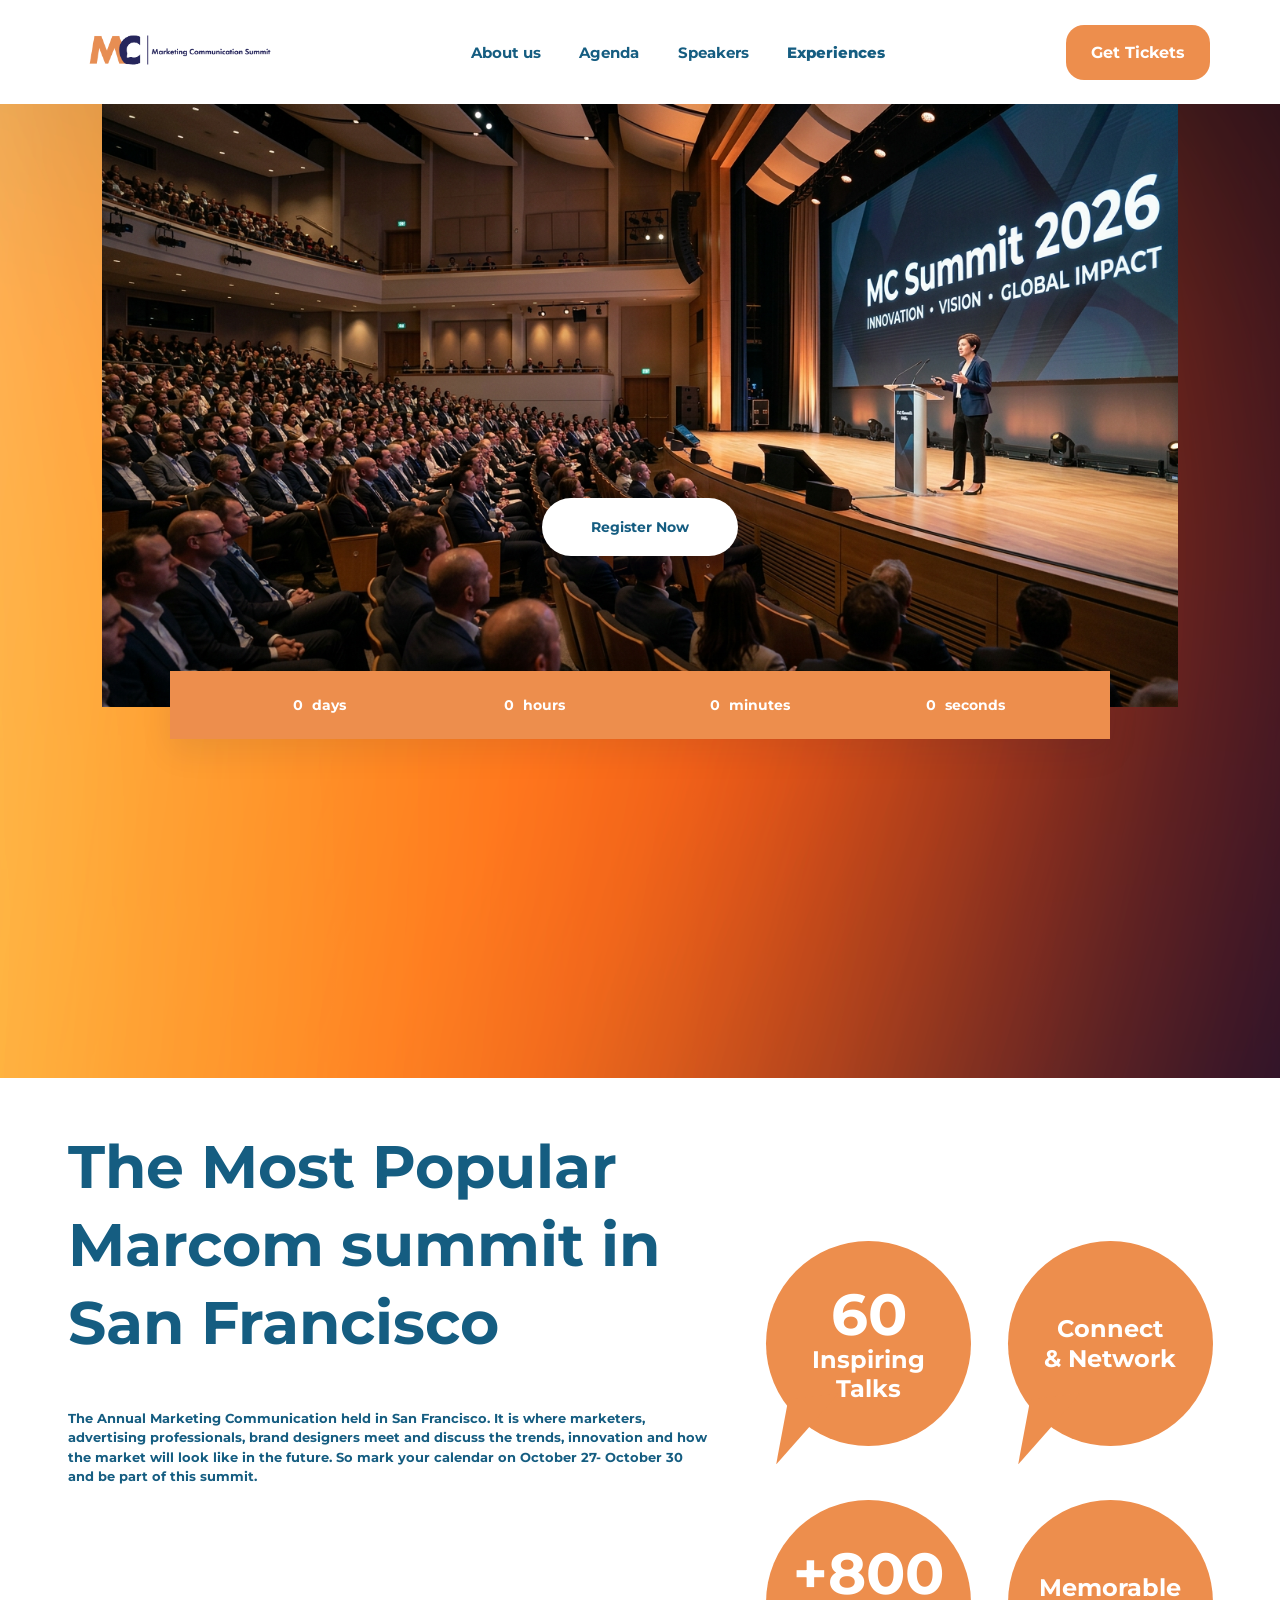
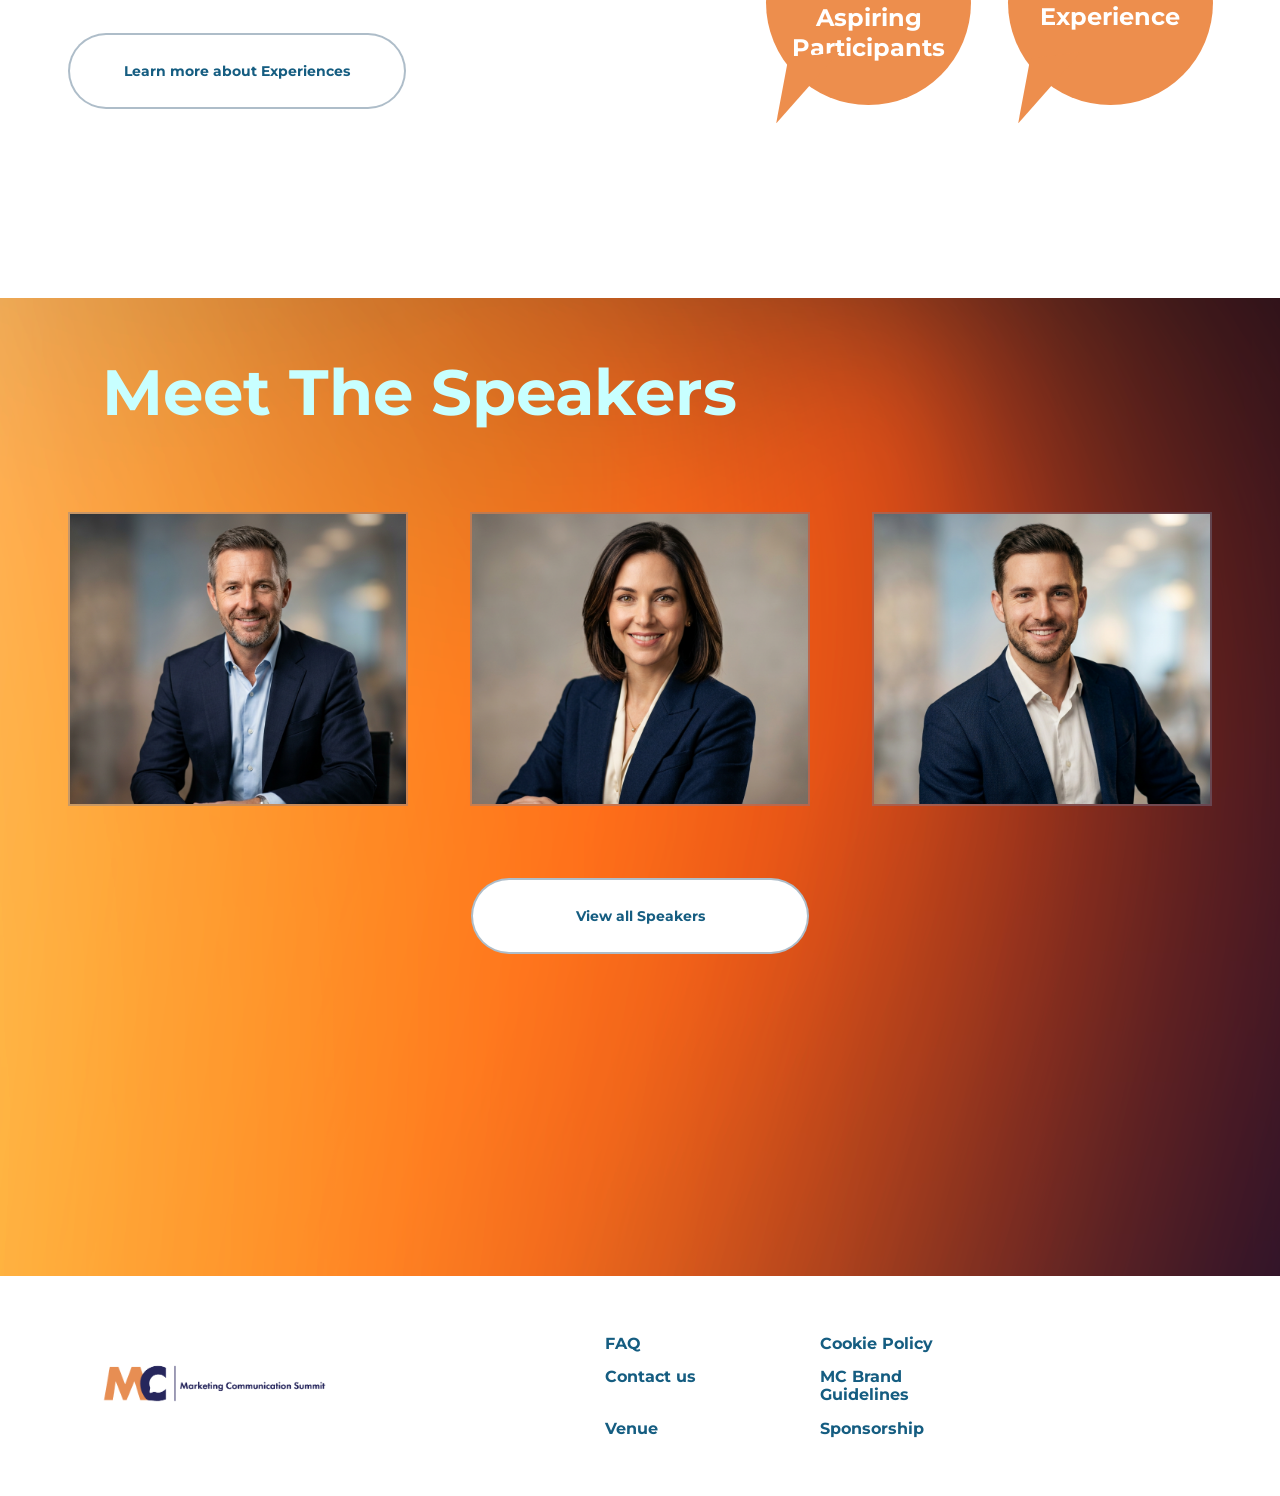
==== index.html @ ee5d0365 "Add files via upload" ====
<!DOCTYPE html>
<html lang="en">
<head>
  <meta charset="UTF-8" />
  <meta name="viewport" content="width=device-width, initial-scale=1.0" />
  <title>MC Summit 2026</title>
  <link rel="preconnect" href="https://fonts.googleapis.com">
  <link rel="preconnect" href="https://fonts.gstatic.com" crossorigin>
  <link href="https://fonts.googleapis.com/css2?family=Montserrat:wght@500;600;700;800;900&display=swap" rel="stylesheet">
  <link rel="stylesheet" href="Style.css?v=vip-panel-1" />
  <script src="Script.js?v=vip-panel-1" defer></script>
</head>
<body>
  <header class="navbar">
    <a class="logo-wrap" href="index.html" aria-label="MC Summit home">
      <img src="Assets/logo.png" alt="MC Summit Logo" class="logo">
      <img src="Assets/logo_2.png" alt="MC Summit Logo" class="mobile-logo">
    </a>
    <button class="menu-toggle" type="button" aria-label="Open menu" aria-expanded="false" aria-controls="main-menu">
      <span></span>
      <span></span>
      <span></span>
    </button>

    <nav class="main-menu" id="main-menu" aria-label="Main navigation">

      <ul class="nav-links">
        <li><a href="#about">About us</a></li>
        <li><a href="#agenda">Agenda</a></li>
        <li><a href="#speakers">Speakers</a></li>
        <li class="nav-item nav-experience">
          <a href="#experience-menu" class="experience-menu-toggle" aria-haspopup="true" aria-expanded="false">Experiences</a>
          <ul class="experience-dropdown" id="experience-menu">
            <li><a href="indoor-expo.html">Indoor Expo Experience</a></li>
            <li><a href="outdoor-expo.html">Outdoor Expo Experience</a></li>
            <li><a href="vip-experience.html">VIP Experience</a></li>
          </ul>
        </li>
      </ul>
      <a href="register.html" class="ticket-btn menu-ticket-btn">Get Tickets</a>
    </nav>

    <a href="register.html" class="ticket-btn">Get Tickets</a>
  </header>

  <main>
    <section class="hero-section gradient-panel" id="tickets">
      <div class="hero-content">
        <img src="Assets/hero.png" alt="Audience watching a keynote at MC Summit 2026" class="hero-image">
        <a class="register-btn" href="register.html">Register Now</a>

        <div class="countdown" aria-label="Countdown to MC Summit 2026" data-event-date="2026-10-27T09:00:00-07:00">
          <div class="countdown-item" data-unit="days"><strong data-value>357</strong> days</div>
          <div class="countdown-item" data-unit="hours"><strong data-value>15</strong> hours</div>
          <div class="countdown-item" data-unit="minutes"><strong data-value>25</strong> minutes</div>
          <div class="countdown-item" data-unit="seconds"><strong data-value>5</strong> seconds</div>
        </div>
      </div>
    </section>

    <section class="about-section" id="about">
      <div class="about-left">
        <h1>The Most Popular Marcom summit in San Francisco</h1>
        <p>
          The Annual Marketing Communication held in San Francisco. It is where marketers,
          advertising professionals, brand designers meet and discuss the trends, innovation
          and how the market will look like in the future. So mark your calendar on October 27-
          October 30 and be part of this summit.
        </p>
        <a class="outline-btn experience-trigger" href="#experience-menu">Learn more about Experiences</a>
      </div>

      <div class="about-right" aria-label="Event highlights">
        <div class="bubble">
          <h2>60</h2>
          <p>Inspiring Talks</p>
        </div>
        <div class="bubble">
          <p>Connect<br>&amp; Network</p>
        </div>
        <div class="bubble">
          <h2>+800</h2>
          <p>Aspiring Participants</p>
        </div>
        <div class="bubble">
          <p>Memorable Experience</p>
        </div>
      </div>
    </section>

    <section class="speakers-section gradient-panel" id="speakers">
      <div class="speakers-inner">
        <h2 class="speaker-title">Meet The Speakers</h2>

        <div class="speaker-grid">
          <article class="speaker-card">
            <img src="Assets/speaker-1.png" alt="Mike Delgado">
            <div class="speaker-overlay">
              <h3>Mike Delgado</h3>
              <p>Founder &amp; CEO of Horizon Media Group</p>
            </div>
          </article>

          <article class="speaker-card">
            <img src="Assets/ speaker-2.png" alt="Sofia Mitchell">
            <div class="speaker-overlay">
              <h3>Sofia Mitchell</h3>
              <p>Chief Marketing Officer, TrendLab</p>
            </div>
          </article>

          <article class="speaker-card">
            <img src="Assets/ speaker-3.png" alt="David Johnson">
            <div class="speaker-overlay">
              <h3>David Johnson</h3>
              <p>Growth Marketing Lead, Spark Collective</p>
            </div>
          </article>
        </div>

        <a class="outline-btn center-btn" href="#speakers">View all Speakers</a>
      </div>
    </section>
  </main>

  <footer class="footer">
    <div class="logo-wrap footer-logo-wrap">
      <img src="Assets/logo.png" alt="MC Summit Logo" class="logo footer-logo">
    </div>
    <div class="footer-links">
      <a href="#">FAQ</a>
      <a href="#">Cookie Policy</a>
      <a href="#">Contact us</a>
      <a href="#">MC Brand Guidelines</a>
      <a href="#">Venue</a>
      <a href="#">Sponsorship</a>
    </div>
  </footer>
</body>
</html>
---- Style.css ----
:root {
  --blue: #155d81;
  --navy: #061545;
  --orange: #ed8e4d;
  --cream: #fff8c4;
  --aqua: #c8ffff;
  --white: #ffffff;
  --page-max: 1920px;
}

* {
  margin: 0;
  padding: 0;
  box-sizing: border-box;
}

html {
  scroll-behavior: smooth;
}

body {
  min-width: 320px;
  color: var(--blue);
  background: var(--white);
  overflow-x: hidden;
  font-family: "Montserrat", Arial, sans-serif;
  font-weight: 700;
}

a {
  color: inherit;
  text-decoration: none;
}

img {
  display: block;
  max-width: 100%;
}

.navbar {
  width: min(var(--page-max), calc(100% - 140px));
  min-height: 104px;
  margin: 0 auto;
  display: flex;
  justify-content: space-between;
  align-items: center;
  gap: 44px;
  background: var(--white);
}

.logo-wrap {
  width: clamp(220px, 17vw, 330px);
  flex: 0 0 auto;
  display: block;
}

.logo {
  width: 100%;
  height: auto;
  max-width: 100%;
  transform: none;
}

.mobile-logo,
.menu-toggle,
.menu-ticket-btn {
  display: none;
}


.nav-links {
  display: flex;
  align-items: center;
  justify-content: flex-end;
  gap: clamp(22px, 3vw, 58px);
  list-style: none;
  font-size: 15px;
  white-space: nowrap;
}

.nav-links a,
.ticket-btn,
.outline-btn {
  transition: transform 180ms ease, opacity 180ms ease, border-color 180ms ease;
}

.nav-links a:hover {
  opacity: 0.68;
}

.nav-item {
  position: relative;
}

.nav-experience > .experience-menu-toggle {
  font-weight: 800;
}

.experience-dropdown {
  position: absolute;
  top: calc(100% + 22px);
  left: -8px;
  z-index: 25;
  width: 210px;
  padding: 0;
  display: none;
  list-style: none;
  color: var(--blue);
  background: var(--white);
  box-shadow: 0 18px 28px rgba(6, 21, 69, 0.12);
  font-size: 13px;
}

.nav-experience:hover .experience-dropdown,
.nav-experience:focus-within .experience-dropdown,
.nav-experience.is-open .experience-dropdown {
  display: block;
}

.experience-dropdown a {
  min-height: 54px;
  padding: 18px 14px;
  display: flex;
  align-items: center;
  white-space: normal;
}

.experience-dropdown a:hover,
.experience-dropdown a:focus-visible,
.experience-dropdown a.is-active,
.nav-experience.is-open .experience-dropdown li:first-child a {
  opacity: 1;
  background: #f3b486;
}

.ticket-btn {
  flex: 0 0 auto;
  padding: 18px 25px;
  border-radius: 18px;
  color: var(--white);
  background: var(--orange);
}

.ticket-btn:hover,
.outline-btn:hover {
  transform: translateY(-2px);
}

.gradient-panel {
  position: relative;
  isolation: isolate;
  overflow: hidden;
  width: 100vw;
  max-width: none;
  margin-left: calc(50% - 50vw);
  margin-right: calc(50% - 50vw);
  background:
    linear-gradient(90deg, rgba(255, 253, 211, 0.78), rgba(255, 170, 65, 0.28), rgba(6, 21, 69, 0.45)),
    var(--cream);
}

.gradient-panel::before {
  position: absolute;
  inset: -34%;
  z-index: -2;
  content: "";
  background-image: url("Assets/gradient-bg.png");
  background-size: 128% 128%;
  background-position: 50% 50%;
  filter: blur(34px) saturate(1.24) contrast(1.08);
  opacity: 0.98;
  transform: scale(1.28);
  animation: gradient-float 6.5s cubic-bezier(0.45, 0, 0.2, 1) infinite alternate;
  will-change: transform, background-position, filter;
}

.gradient-panel::after {
  position: absolute;
  inset: -42%;
  z-index: -1;
  content: "";
  background-image:
    linear-gradient(115deg, rgba(255, 255, 218, 0.3), rgba(255, 132, 28, 0.36), rgba(6, 21, 69, 0.52)),
    url("Assets/gradient-bg.png");
  background-size: 150% 150%, 142% 142%;
  background-position: 18% 44%, 78% 56%;
  filter: blur(72px) saturate(1.4);
  mix-blend-mode: multiply;
  opacity: 0.78;
  transform: scale(1.25) rotate(0.001deg);
  animation: gradient-morph 5.25s cubic-bezier(0.4, 0, 0.2, 1) infinite alternate-reverse;
  will-change: transform, background-position, opacity;
}

@keyframes gradient-float {
  0% {
    background-position: 0% 38%;
    filter: blur(32px) saturate(1.2) contrast(1.04);
    transform: scale(1.28) translate3d(-7%, -4%, 0) rotate(-4deg);
  }

  50% {
    background-position: 64% 66%;
    filter: blur(42px) saturate(1.36) contrast(1.12);
    transform: scale(1.42) translate3d(4%, 5%, 0) rotate(2.5deg);
  }

  100% {
    background-position: 100% 34%;
    filter: blur(36px) saturate(1.28) contrast(1.08);
    transform: scale(1.34) translate3d(7%, -5%, 0) rotate(5deg);
  }
}

@keyframes gradient-morph {
  0% {
    background-position: 0% 72%, 100% 38%;
    opacity: 0.62;
    transform: scale(1.26) translate3d(7%, -6%, 0) rotate(7deg);
  }

  100% {
    background-position: 100% 24%, 0% 78%;
    opacity: 0.86;
    transform: scale(1.44) translate3d(-7%, 7%, 0) rotate(-6deg);
  }
}

.hero-section {
  min-height: 974px;
  padding-top: 0;
}

.hero-content {
  position: relative;
  width: min(1320px, 84vw);
  margin: 0 auto;
}

.hero-image {
  width: 100%;
  aspect-ratio: 1188 / 666;
  object-fit: cover;
}

.register-btn {
  position: absolute;
  z-index: 3;
  left: 50%;
  top: 62%;
  min-width: 196px;
  min-height: 58px;
  padding: 18px 34px;
  display: inline-flex;
  align-items: center;
  justify-content: center;
  transform: translateX(-50%);
  border-radius: 999px;
  color: var(--blue);
  background: var(--white);
  box-shadow: 0 12px 28px rgba(6, 21, 69, 0.16);
  font-size: 14px;
}

.countdown {
  position: relative;
  z-index: 2;
  width: min(940px, 76vw);
  min-height: 68px;
  margin: -36px auto 0;
  padding: 0 48px;
  display: grid;
  grid-template-columns: repeat(4, 1fr);
  align-items: center;
  gap: 18px;
  color: var(--white);
  background: var(--orange);
  box-shadow: 0 14px 32px rgba(6, 21, 69, 0.08);
  font-size: 14px;
  text-align: center;
}

.countdown-item {
  transform: translateZ(0);
}

.countdown-item strong {
  display: inline-block;
  min-width: 2ch;
  font-variant-numeric: tabular-nums;
  transform-origin: center bottom;
}

.countdown-item.is-ticking strong {
  animation: countdown-tick 460ms cubic-bezier(0.2, 0.8, 0.2, 1);
}

@keyframes countdown-tick {
  0% {
    opacity: 0.35;
    transform: translateY(-10px) scale(0.96);
  }

  48% {
    opacity: 1;
    transform: translateY(3px) scale(1.05);
  }

  100% {
    opacity: 1;
    transform: translateY(0) scale(1);
  }
}

.about-section {
  width: min(var(--page-max), calc(100% - 136px));
  min-height: 820px;
  margin: 0 auto;
  padding: 50px 0 80px;
  display: grid;
  grid-template-columns: minmax(0, 1.18fr) minmax(360px, 0.82fr);
  gap: 58px;
  align-items: center;
}

.about-left {
  align-self: start;
}

.about-left h1 {
  max-width: 900px;
  margin-bottom: 46px;
  font-size: clamp(44px, 4.7vw, 78px);
  line-height: 1.3;
  letter-spacing: 0;
}

.about-left p {
  max-width: 900px;
  margin-bottom: 146px;
  font-size: clamp(13px, 1.05vw, 17px);
  line-height: 1.45;
}

.outline-btn {
  min-width: 338px;
  min-height: 76px;
  padding: 24px 36px;
  display: inline-flex;
  align-items: center;
  justify-content: center;
  border: 2px solid rgba(18, 63, 97, 0.34);
  border-radius: 999px;
  color: var(--blue);
  background: var(--white);
  font-size: 14px;
}

.outline-btn:hover {
  border-color: var(--blue);
}

.about-left .outline-btn {
  margin-left: 0;
}

.about-right {
  display: grid;
  grid-template-columns: repeat(2, minmax(190px, 1fr));
  gap: 54px 38px;
  align-items: center;
  justify-items: center;
}

.bubble {
  position: relative;
  width: clamp(190px, 16vw, 298px);
  aspect-ratio: 1;
  padding: 34px;
  display: flex;
  flex-direction: column;
  justify-content: center;
  align-items: center;
  border-radius: 50%;
  color: var(--white);
  background: var(--orange);
  text-align: center;
  font-size: clamp(24px, 1.8vw, 34px);
  line-height: 1.22;
}

.bubble::after {
  position: absolute;
  left: 3%;
  bottom: -7%;
  width: 35%;
  height: 31%;
  content: "";
  background: var(--orange);
  clip-path: polygon(0 100%, 100% 0, 28% 0);
  transform: rotate(-7deg);
}

.bubble h2 {
  font-size: clamp(54px, 4.5vw, 84px);
  line-height: 1.05;
}

.bubble p {
  font-size: inherit;
}

.speakers-section {
  min-height: 978px;
}

.speakers-inner {
  width: min(1506px, calc(100% - 136px));
  margin: 0 auto;
  padding: 62px 0 72px;
}

.speaker-title {
  position: relative;
  z-index: 1;
  margin: 0 0 88px 34px;
  color: var(--aqua);
  font-size: clamp(46px, 5vw, 82px);
  line-height: 1;
  letter-spacing: 0;
}

.speaker-grid {
  position: relative;
  z-index: 1;
  display: grid;
  grid-template-columns: repeat(3, 1fr);
  gap: 62px;
}

.speaker-card {
  position: relative;
  border: 2px solid rgba(6, 21, 69, 0.22);
  overflow: hidden;
  background: rgba(255, 255, 255, 0.24);
  transition: transform 240ms ease;
}

.speaker-card:hover {
  transform: translateY(-10px);
}

.speaker-card img {
  width: 100%;
  aspect-ratio: 490 / 423;
  object-fit: cover;
}

.speaker-overlay {
  position: absolute;
  left: 0;
  right: 0;
  bottom: 0;
  min-height: 128px;
  padding: 22px 18px 24px;
  color: var(--blue);
  background: rgba(255, 255, 255, 0.48);
  backdrop-filter: blur(8px);
  transform: translateY(100%);
  transition: transform 260ms ease, background-color 260ms ease;
}

.speaker-card:hover .speaker-overlay,
.speaker-card:focus-within .speaker-overlay {
  transform: translateY(0);
  background: rgba(255, 255, 255, 0.56);
}

.speaker-overlay h3 {
  margin-bottom: 6px;
  font-size: clamp(19px, 1.55vw, 26px);
  line-height: 1.1;
}

.speaker-overlay p {
  font-size: clamp(17px, 1.35vw, 24px);
  line-height: 1.16;
}

.center-btn {
  position: relative;
  z-index: 1;
  width: 338px;
  margin: 72px auto 0;
  display: flex;
}

.footer {
  width: min(var(--page-max), calc(100% - 160px));
  min-height: 220px;
  margin: 0 auto;
  display: flex;
  align-items: center;
  gap: clamp(160px, 20vw, 320px);
}

.footer-logo-wrap {
  width: clamp(260px, 21vw, 390px);
}

.footer-logo {
  width: 100%;
}

.footer-links {
  width: min(372px, 100%);
  display: grid;
  grid-template-columns: repeat(2, minmax(120px, 1fr));
  gap: 16px 58px;
  font-size: 16px;
  line-height: 1.1;
}

.register-hero {
  min-height: 1060px;
  padding: 76px 0 72px;
}

.register-inner {
  width: min(1700px, calc(100% - 140px));
  margin: 0 auto;
}

.register-inner h1,
.registration-info h2 {
  color: var(--blue);
  font-size: clamp(56px, 5.6vw, 104px);
  line-height: 1.05;
  letter-spacing: 0;
}

.register-inner h1 {
  margin: 0 0 130px 34px;
}

.pricing-grid {
  display: grid;
  grid-template-columns: repeat(3, minmax(0, 1fr));
  gap: 38px;
}

.pricing-card {
  min-height: 705px;
  padding: 48px 40px 62px;
  display: flex;
  flex-direction: column;
  border: 1px solid rgba(6, 21, 69, 0.58);
  color: var(--blue);
  background: rgba(255, 255, 255, 0.96);
}

.pricing-card h2 {
  margin: 0 0 96px;
  text-align: center;
  font-size: clamp(38px, 3.4vw, 64px);
  line-height: 1.08;
  letter-spacing: 0;
}

.pricing-copy {
  max-width: 520px;
  margin: 0 auto;
  font-size: clamp(16px, 1.1vw, 22px);
  line-height: 1.32;
}

.pricing-date {
  margin-bottom: 34px;
  font-size: clamp(20px, 1.7vw, 30px);
  line-height: 1.2;
}

.pricing-copy p {
  margin: 0 0 26px;
}

.pricing-copy span {
  color: #d58b5a;
}

.includes-label {
  margin-bottom: 8px;
  font-size: 16px;
}

.pricing-copy ul,
.registration-copy ul {
  list-style: none;
}

.pricing-copy li {
  position: relative;
  padding-left: 22px;
}

.pricing-copy li::before {
  position: absolute;
  left: 0;
  content: "✓";
  color: #31ad49;
  font-weight: 900;
}

.pricing-button {
  width: 178px;
  min-height: 72px;
  margin: auto auto 0;
  display: inline-flex;
  align-items: center;
  justify-content: center;
  color: var(--white);
  background: var(--orange);
  border-radius: 22px;
  font-size: 16px;
  transition: transform 180ms ease;
}

.pricing-button:hover {
  transform: translateY(-2px);
}

.registration-info {
  width: min(1640px, calc(100% - 140px));
  min-height: 770px;
  margin: 0 auto;
  padding: 42px 0 80px;
}

.registration-info h2 {
  margin: 0 0 120px 34px;
}

.registration-copy {
  max-width: 1160px;
  margin-left: 42px;
  color: var(--blue);
  font-size: clamp(16px, 1.1vw, 21px);
  line-height: 1.28;
}

.registration-copy p {
  margin: 0 0 28px;
}

.registration-copy li::before {
  content: "- ";
}

.expo-hero {
  position: relative;
  width: 100vw;
  height: min(1048px, 54.5vw);
  min-height: 560px;
  margin-left: calc(50% - 50vw);
  overflow: hidden;
  background: #140f18;
}

.expo-hero::after {
  position: absolute;
  inset: 0;
  content: "";
  background:
    linear-gradient(90deg, rgba(237, 142, 77, 0.34), rgba(237, 142, 77, 0.24)),
    radial-gradient(circle at 18% 78%, rgba(237, 142, 77, 0.34), transparent 38%);
  pointer-events: none;
}

.expo-hero-image {
  width: 100%;
  height: 100%;
  background-image: url("Assets/indoor-expo-hero.png");
  background-size: cover;
  background-position: center;
  filter: saturate(1.08) contrast(1.02) brightness(0.98);
  transform: scale(1.08);
  animation: expo-hero-motion 16s ease-in-out infinite alternate;
}

@keyframes expo-hero-motion {
  0% {
    background-position: 47% 50%;
    transform: scale(1.08) translate3d(-1.4%, -0.8%, 0);
  }

  50% {
    background-position: 53% 49%;
    transform: scale(1.13) translate3d(1%, 0.7%, 0);
  }

  100% {
    background-position: 50% 52%;
    transform: scale(1.1) translate3d(1.8%, -0.6%, 0);
  }
}

.expo-intro {
  width: min(1640px, calc(100% - 140px));
  margin: 0 auto;
  padding: 28px 0 42px;
}

.expo-intro h1 {
  margin: 0 0 58px 34px;
  color: var(--blue);
  font-size: clamp(56px, 5vw, 88px);
  line-height: 1.05;
}

.expo-intro p {
  max-width: 1040px;
  margin-left: 34px;
  color: var(--blue);
  font-size: clamp(16px, 1vw, 20px);
  line-height: 1.28;
}

.expo-carousel-section {
  min-height: 840px;
  padding: 126px min(8vw, 154px) 88px;
}

.expo-carousel-window {
  width: min(1516px, calc(100% - 180px));
  margin: 0 auto;
  overflow: hidden;
}

.expo-carousel-track {
  display: flex;
  gap: clamp(36px, 6vw, 120px);
  transition: transform 360ms ease;
  will-change: transform;
}

.expo-carousel-card {
  flex: 0 0 calc((100% - clamp(72px, 12vw, 240px)) / 3);
  min-height: 510px;
  background-color: #0d173b;
  overflow: hidden;
  box-shadow: 0 18px 40px rgba(6, 21, 69, 0.12);
}

.expo-carousel-card img {
  width: 100%;
  height: 100%;
  min-height: 510px;
  object-fit: cover;
  transition: transform 420ms ease;
}

.expo-carousel-card:hover img {
  transform: scale(1.035);
}

.carousel-arrow {
  position: absolute;
  top: 48%;
  z-index: 2;
  width: 96px;
  height: 70px;
  border: 0;
  background: transparent;
  cursor: pointer;
}

.carousel-arrow::before,
.carousel-arrow::after {
  position: absolute;
  content: "";
  background: #141c4f;
}

.carousel-arrow::before {
  top: 30px;
  left: 18px;
  width: 62px;
  height: 10px;
}

.carousel-arrow::after {
  top: 16px;
  left: 18px;
  width: 36px;
  height: 36px;
  border-left: 10px solid #141c4f;
  border-bottom: 10px solid #141c4f;
  background: transparent;
  transform: rotate(45deg);
}

.carousel-arrow-next {
  right: min(4vw, 72px);
  transform: rotate(180deg);
}

.carousel-arrow-prev {
  left: min(4vw, 72px);
}

.exhibitor-button {
  width: 244px;
  min-height: 94px;
  margin: 88px auto 0;
  display: flex;
  align-items: center;
  justify-content: center;
  color: var(--white);
  background: #10195a;
  border-radius: 26px;
  font-size: 16px;
  transition: transform 180ms ease;
}

.exhibitor-button:hover {
  transform: translateY(-2px);
}

.outdoor-hero {
  position: relative;
  width: 100vw;
  height: min(1048px, 54.5vw);
  min-height: 560px;
  margin-left: calc(50% - 50vw);
  overflow: hidden;
  background: #21140e;
}

.outdoor-hero::after {
  position: absolute;
  inset: 0;
  content: "";
  background:
    linear-gradient(90deg, rgba(237, 142, 77, 0.36), rgba(237, 142, 77, 0.2)),
    radial-gradient(circle at 24% 80%, rgba(237, 142, 77, 0.35), transparent 40%);
  pointer-events: none;
}

.outdoor-hero-image {
  width: 100%;
  height: 100%;
  background-image: url("Assets/outdoor-expo-hero.png");
  background-size: cover;
  background-position: center;
  filter: saturate(1.08) contrast(1.02) brightness(0.98);
  transform: scale(1.08);
  animation: outdoor-hero-motion 16s ease-in-out infinite alternate;
}

@keyframes outdoor-hero-motion {
  0% {
    background-position: 48% 50%;
    transform: scale(1.08) translate3d(-1.4%, -0.8%, 0);
  }

  50% {
    background-position: 53% 49%;
    transform: scale(1.13) translate3d(1%, 0.7%, 0);
  }

  100% {
    background-position: 50% 52%;
    transform: scale(1.1) translate3d(1.8%, -0.6%, 0);
  }
}

.outdoor-title {
  width: min(1640px, calc(100% - 140px));
  margin: 0 auto;
  padding: 104px 0 82px;
}

.outdoor-title h1 {
  margin-left: 34px;
  color: var(--blue);
  font-size: clamp(56px, 5vw, 88px);
  line-height: 1.05;
}

.outdoor-experience-section {
  min-height: 940px;
  padding: 34px 0 112px;
}

.outdoor-experience-grid {
  position: relative;
  width: min(1600px, calc(100% - 140px));
  min-height: 765px;
  margin: 0 auto;
}

.outdoor-feature {
  position: absolute;
  display: block;
  object-fit: cover;
}

.outdoor-feature-one {
  top: 0;
  left: 34px;
  width: 590px;
  height: 390px;
}

.outdoor-feature-two {
  right: 370px;
  bottom: 0;
  width: 492px;
  height: 335px;
}

.outdoor-copy {
  position: absolute;
  color: var(--white);
  font-weight: 500;
  font-size: clamp(17px, 1.25vw, 24px);
  line-height: 1.25;
}

.outdoor-copy-one {
  top: 4px;
  left: 645px;
  max-width: 292px;
}

.outdoor-copy-two {
  top: 430px;
  right: 28px;
  bottom: auto;
  max-width: 292px;
}

.outdoor-exhibitor-button {
  position: absolute;
  right: 28px;
  bottom: 0;
  width: 190px;
  min-height: 76px;
  display: inline-flex;
  align-items: center;
  justify-content: center;
  color: var(--white);
  background: #0f557b;
  border-radius: 22px;
  font-size: 15px;
  transition: transform 180ms ease;
}

.outdoor-exhibitor-button:hover {
  transform: translateY(-2px);
}

.vip-hero {
  position: relative;
  width: 100%;
  height: 925px;
  min-height: 620px;
  overflow: hidden;
  background: var(--navy);
}

.vip-hero::after {
  position: absolute;
  inset: 0;
  content: "";
  background:
    linear-gradient(90deg, rgba(237, 142, 77, 0.42), rgba(237, 142, 77, 0.2)),
    radial-gradient(circle at 22% 76%, rgba(237, 142, 77, 0.28), transparent 38%);
  pointer-events: none;
}

.vip-hero-image {
  width: 100%;
  height: 100%;
  background-image: url("Assets/vip-hero.png");
  background-size: cover;
  background-position: center;
  filter: saturate(1.06) contrast(1.02) brightness(0.96);
  transform: scale(1.08);
  animation: vip-hero-motion 16s ease-in-out infinite alternate;
}

@keyframes vip-hero-motion {
  0% {
    background-position: 48% 50%;
    transform: scale(1.08) translate3d(-1.2%, -0.7%, 0);
  }

  50% {
    background-position: 52% 49%;
    transform: scale(1.13) translate3d(1.2%, 0.6%, 0);
  }

  100% {
    background-position: 50% 52%;
    transform: scale(1.1) translate3d(1.8%, -0.5%, 0);
  }
}

.vip-title {
  width: min(1640px, calc(100% - 140px));
  margin: 0 auto;
  padding: 18px 0 84px;
}

.vip-title h1 {
  margin-left: 34px;
  color: var(--blue);
  font-size: clamp(64px, 5.3vw, 96px);
  line-height: 1.05;
}

.vip-experience-section {
  position: relative;
  --vip-page-gutter: max(70px, calc((100vw - 1660px) / 2));
  min-height: 760px;
  padding: 0 0 76px;
  overflow: hidden;
  background: var(--white);
}

.vip-experience-grid {
  position: relative;
  width: min(1660px, calc(100% - 140px));
  min-height: 760px;
  margin: 0 auto;
  display: grid;
  grid-template-columns: minmax(0, 1fr) minmax(360px, 430px);
  gap: 58px;
  align-items: start;
}

.vip-art-panel {
  position: relative;
  isolation: isolate;
  min-height: 760px;
  width: calc(100% + var(--vip-page-gutter));
  margin-left: calc(var(--vip-page-gutter) * -1);
  overflow: hidden;
}

.vip-art-panel::before,
.vip-art-panel::after {
  position: absolute;
  inset: 0;
  content: "";
  pointer-events: none;
}

.vip-art-panel::before {
  z-index: -2;
  background-color: #f09a42;
  background-image:
    linear-gradient(90deg, rgba(255, 218, 98, 0.64), rgba(255, 132, 28, 0.24), rgba(9, 18, 79, 0.46)),
    url("Assets/gradient-bg.png");
  background-size: 100% 100%, 168% 168%;
  background-position: 50% 50%, 68% 50%;
  filter: blur(34px) saturate(1.24) contrast(1.08);
  opacity: 0.98;
  transform: scale(1.28);
  animation: gradient-float 6.5s cubic-bezier(0.45, 0, 0.2, 1) infinite alternate;
  will-change: transform, background-position, filter;
}

.vip-art-panel::after {
  z-index: -1;
  background-image:
    linear-gradient(115deg, rgba(255, 204, 88, 0.2), rgba(255, 132, 28, 0.42), rgba(6, 21, 69, 0.62)),
    url("Assets/gradient-bg.png");
  background-size: 150% 150%, 180% 180%;
  background-position: 18% 44%, 72% 56%;
  filter: blur(72px) saturate(1.4);
  mix-blend-mode: multiply;
  opacity: 0.84;
  transform: scale(1.25) rotate(0.001deg);
  animation: gradient-drift 8.5s ease-in-out infinite alternate;
}

.vip-lounge-image {
  position: absolute;
  left: 50%;
  bottom: 72px;
  z-index: 1;
  width: min(960px, calc(100% - 190px));
  height: 555px;
  object-fit: cover;
  transform: translateX(-50%);
}

.vip-copy {
  position: relative;
  z-index: 2;
  background: var(--white);
  max-width: 430px;
  color: var(--blue);
  font-size: clamp(18px, 1.25vw, 24px);
  font-weight: 600;
  line-height: 1.24;
}

.vip-copy p {
  margin: 0 0 34px;
}

.vip-copy ul {
  margin: 0 0 106px;
  padding: 0;
  list-style: none;
}

.vip-copy li {
  position: relative;
  margin-bottom: 6px;
  padding-left: 26px;
}

.vip-copy li::before {
  position: absolute;
  left: 0;
  top: 0;
  content: "✓";
  color: #2fb04a;
  font-weight: 900;
}

.vip-pass-button {
  width: 212px;
  min-height: 72px;
  display: inline-flex;
  align-items: center;
  justify-content: center;
  color: var(--white);
  background: #0f557b;
  border-radius: 24px;
  font-size: 15px;
  transition: transform 180ms ease;
}

.vip-pass-button:hover {
  transform: translateY(-2px);
}

@media (max-width: 1100px) {
  .navbar {
    width: min(100% - 40px, 920px);
    min-height: auto;
    padding: 22px 0;
    align-items: center;
  }

  .nav-links {
    flex-wrap: wrap;
    gap: 16px 24px;
    font-size: 14px;
  }

  .hero-section {
    min-height: 620px;
  }

  .hero-content {
    width: min(900px, 92vw);
  }

  .about-section {
    width: min(100% - 44px, 920px);
    grid-template-columns: 1fr;
    min-height: auto;
  }

  .about-left p {
    margin-bottom: 48px;
  }

  .about-left .outline-btn {
    margin-left: 0;
  }

  .about-right {
    grid-template-columns: repeat(4, 1fr);
    gap: 24px;
  }

  .bubble {
    width: 100%;
    max-width: 190px;
  }

  .speakers-inner {
    width: min(100% - 44px, 920px);
  }

  .speaker-grid {
    gap: 26px;
  }

  .footer {
    width: min(100% - 44px, 920px);
    gap: 80px;
  }

  .register-hero {
    min-height: auto;
    padding: 58px 0;
  }

  .register-inner,
  .registration-info {
    width: min(100% - 44px, 920px);
  }

  .register-inner h1,
  .registration-info h2 {
    margin-left: 0;
  }

  .register-inner h1 {
    margin-bottom: 58px;
  }

  .pricing-grid {
    grid-template-columns: 1fr;
  }

  .pricing-card {
    min-height: auto;
    padding: 38px 28px 42px;
  }

  .pricing-card h2 {
    margin-bottom: 46px;
  }

  .pricing-button {
    margin-top: 42px;
  }

  .registration-info {
    min-height: auto;
    padding: 46px 0 70px;
  }

  .registration-info h2 {
    margin-bottom: 54px;
  }

  .registration-copy {
    margin-left: 0;
  }
}

@media (max-width: 1100px) {
  body.menu-open {
    overflow: hidden;
  }

  .navbar {
    position: sticky;
    top: 0;
    z-index: 20;
    width: 100%;
    min-height: 112px;
    margin: 0;
    padding: 22px clamp(22px, 6vw, 30px) 22px clamp(14px, 4vw, 22px);
    flex-direction: row;
    align-items: center;
    justify-content: space-between;
    gap: 16px;
  }

  .logo-wrap {
    width: clamp(145px, 41vw, 205px);
    flex: 0 1 auto;
  }

  .logo {
    display: none;
  }

  .mobile-logo {
    display: block;
    width: 100%;
    height: auto;
  }

  .menu-toggle {
    position: relative;
    z-index: 31;
    width: 66px;
    height: 54px;
    margin-left: auto;
    flex: 0 0 auto;
    padding: 0;
    display: inline-flex;
    flex-direction: column;
    justify-content: center;
    gap: 9px;
    border: 0;
    color: var(--navy);
    background: transparent;
    cursor: pointer;
  }

  .menu-toggle:focus {
    outline: none;
  }

  .menu-toggle span {
    width: 64px;
    height: 4px;
    display: block;
    background: currentColor;
    transform-origin: center;
    transition: transform 220ms ease, opacity 160ms ease;
  }

  .menu-toggle.is-open {
    width: 54px;
    height: 54px;
    gap: 0;
  }

  .menu-toggle.is-open span {
    position: absolute;
    left: 5px;
    width: 44px;
  }

  .menu-toggle.is-open span:nth-child(1) {
    transform: rotate(45deg);
  }

  .menu-toggle.is-open span:nth-child(2) {
    opacity: 0;
  }

  .menu-toggle.is-open span:nth-child(3) {
    transform: rotate(-45deg);
  }

  .main-menu {
    position: fixed;
    inset: 0;
    z-index: 30;
    min-height: 100vh;
    padding: 14px 0 26px;
    display: flex;
    flex-direction: column;
    background: var(--white);
    opacity: 0;
    pointer-events: none;
    transform: translateY(-12px);
    transition: opacity 220ms ease, transform 220ms ease;
  }

  .main-menu.is-open {
    opacity: 1;
    pointer-events: auto;
    transform: translateY(0);
  }

  .main-menu::before {
    width: 150px;
    height: 82px;
    margin: 0 0 12px 36px;
    content: "";
    display: block;
    background: url("Assets/logo_2.png") center / 270px auto no-repeat;
  }

  .nav-links {
    width: 100%;
    display: flex;
    flex-direction: column;
    align-items: stretch;
    justify-content: flex-start;
    gap: 0;
    font-size: 17px;
    white-space: normal;
  }

  .nav-links a {
    min-height: 51px;
    padding: 15px 36px;
    display: flex;
    align-items: center;
    transition: background-color 160ms ease;
  }

  .experience-dropdown {
    position: static;
    width: 100%;
    display: none;
    box-shadow: none;
    font-size: 15px;
  }

  .nav-experience.is-open .experience-dropdown,
  .nav-experience:focus-within .experience-dropdown {
    display: block;
  }

  .experience-dropdown a {
    min-height: 48px;
    padding-left: 54px;
  }

  .nav-links a:hover,
  .nav-links a:focus-visible,
  .nav-links a.is-active {
    opacity: 1;
    background: #f3b486;
  }

  .ticket-btn {
    padding: 12px 18px;
    border-radius: 14px;
  }

  .navbar > .ticket-btn {
    display: none;
  }

  .main-menu .menu-ticket-btn {
    width: min(218px, calc(100% - 110px));
    min-height: 76px;
    margin: auto auto 0;
    padding: 18px 28px;
    display: inline-flex;
    align-items: center;
    justify-content: center;
    border-radius: 30px;
    font-size: 16px;
  }

  .hero-section {
    min-height: 440px;
    padding: 22px 0 68px;
  }

  .hero-content {
    width: calc(100% - 28px);
  }

  .register-btn {
    min-width: 150px;
    min-height: 48px;
    padding: 14px 24px;
    font-size: 12px;
  }

  .countdown {
    width: calc(100% - 56px);
    grid-template-columns: repeat(2, 1fr);
    margin-top: -18px;
    padding: 14px 18px;
    font-size: 13px;
  }

  .about-section {
    padding-top: 42px;
  }

  .about-left h1 {
    margin-bottom: 26px;
    font-size: 38px;
  }

  .outline-btn {
    min-width: min(100%, 318px);
    min-height: 62px;
    padding: 18px 24px;
  }

  .about-right {
    grid-template-columns: repeat(2, 1fr);
  }

  .bubble {
    font-size: 18px;
  }

  .bubble h2 {
    font-size: 42px;
  }

  .speakers-section {
    min-height: auto;
  }

  .speaker-title {
    margin: 0 0 42px;
    font-size: 42px;
  }

  .speaker-grid {
    grid-template-columns: 1fr;
  }

  .speaker-overlay {
    min-height: auto;
  }

  .center-btn {
    width: min(100%, 318px);
    margin-top: 42px;
  }

  .footer {
    flex-direction: column;
    min-height: auto;
    padding: 44px 0;
    align-items: flex-start;
    gap: 34px;
  }

  .footer-links {
    gap: 14px 28px;
  }

  .expo-hero {
    height: 420px;
    min-height: 420px;
  }

  .expo-intro {
    width: min(100% - 44px, 920px);
    padding: 34px 0 42px;
  }

  .expo-intro h1,
  .expo-intro p {
    margin-left: 0;
  }

  .expo-intro h1 {
    margin-bottom: 28px;
    font-size: 42px;
  }

  .expo-carousel-section {
    min-height: auto;
    padding: 70px 22px 58px;
  }

  .expo-carousel-window {
    width: min(100%, 560px);
  }

  .expo-carousel-track {
    gap: 24px;
  }

  .expo-carousel-card {
    flex-basis: 100%;
    min-height: 430px;
  }

  .expo-carousel-card img {
    min-height: 430px;
  }

  .carousel-arrow {
    top: auto;
    bottom: 168px;
    width: 64px;
  }

  .carousel-arrow-prev {
    left: 16px;
  }

  .carousel-arrow-next {
    right: 16px;
  }

  .exhibitor-button {
    width: 210px;
    min-height: 74px;
    margin-top: 52px;
  }

  .outdoor-hero {
    height: 420px;
    min-height: 420px;
  }

  .outdoor-title {
    width: min(100% - 44px, 920px);
    padding: 54px 0 42px;
  }

  .outdoor-title h1 {
    margin-left: 0;
    font-size: 42px;
  }

  .outdoor-experience-section {
    min-height: auto;
    padding: 48px 0 64px;
  }

  .outdoor-experience-grid {
    width: min(100% - 44px, 640px);
    min-height: auto;
    display: grid;
    grid-template-columns: 1fr;
    gap: 28px;
  }

  .outdoor-feature,
  .outdoor-copy,
  .outdoor-exhibitor-button {
    position: static;
  }

  .outdoor-feature-one,
  .outdoor-feature-two {
    width: 100%;
    height: auto;
    aspect-ratio: 3 / 2;
  }

  .outdoor-copy {
    max-width: none;
    color: var(--white);
    font-size: 17px;
  }

  .outdoor-exhibitor-button {
    width: 210px;
    min-height: 74px;
    margin: 12px auto 0;
  }

  .vip-hero {
    height: 420px;
    min-height: 420px;
  }

  .vip-title {
    width: min(100% - 44px, 920px);
    padding: 54px 0 42px;
  }

  .vip-title h1 {
    margin-left: 0;
    font-size: 42px;
  }

  .vip-experience-section {
    --vip-page-gutter: 22px;
    min-height: auto;
    padding: 48px 0 64px;
  }

  .vip-experience-grid {
    width: min(100% - 44px, 640px);
    min-height: auto;
    display: grid;
    grid-template-columns: 1fr;
    gap: 30px;
  }

  .vip-art-panel {
    min-height: 350px;
    width: 100vw;
    margin-left: calc(50% - 50vw);
  }

  .vip-lounge-image {
    left: 50%;
    bottom: 44px;
    width: min(82vw, 560px);
    height: auto;
    aspect-ratio: 3 / 2;
    transform: translateX(-50%);
  }

  .vip-copy {
    max-width: none;
    font-size: 17px;
  }

  .vip-copy p {
    margin-bottom: 24px;
  }

  .vip-copy ul {
    margin-bottom: 34px;
  }

  .vip-pass-button {
    width: 220px;
    min-height: 72px;
  }
}

@media (prefers-reduced-motion: reduce) {
  .gradient-panel::before,
  .gradient-panel::after,
  .vip-art-panel::before,
  .vip-art-panel::after,
  .vip-hero-image,
  .countdown-item.is-ticking strong,
  .speaker-card {
    animation: none;
    transition: none;
  }
}
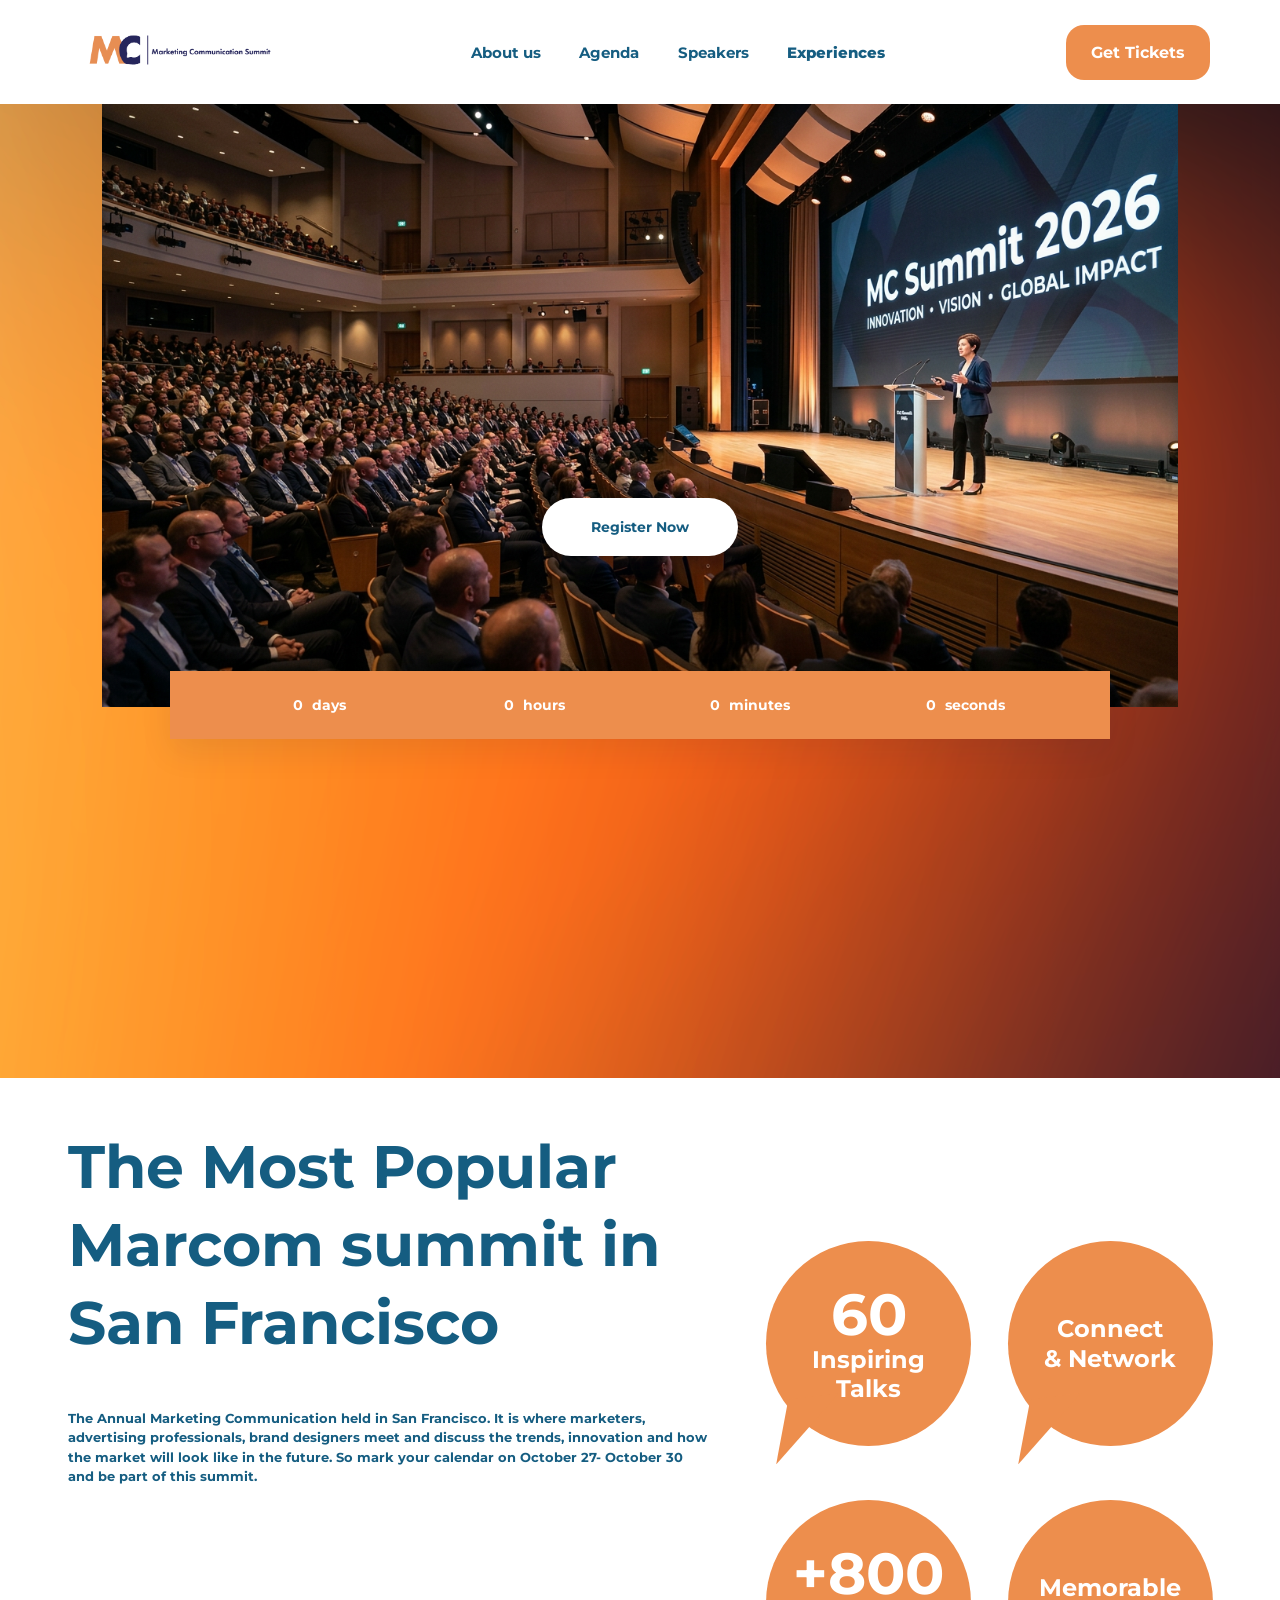
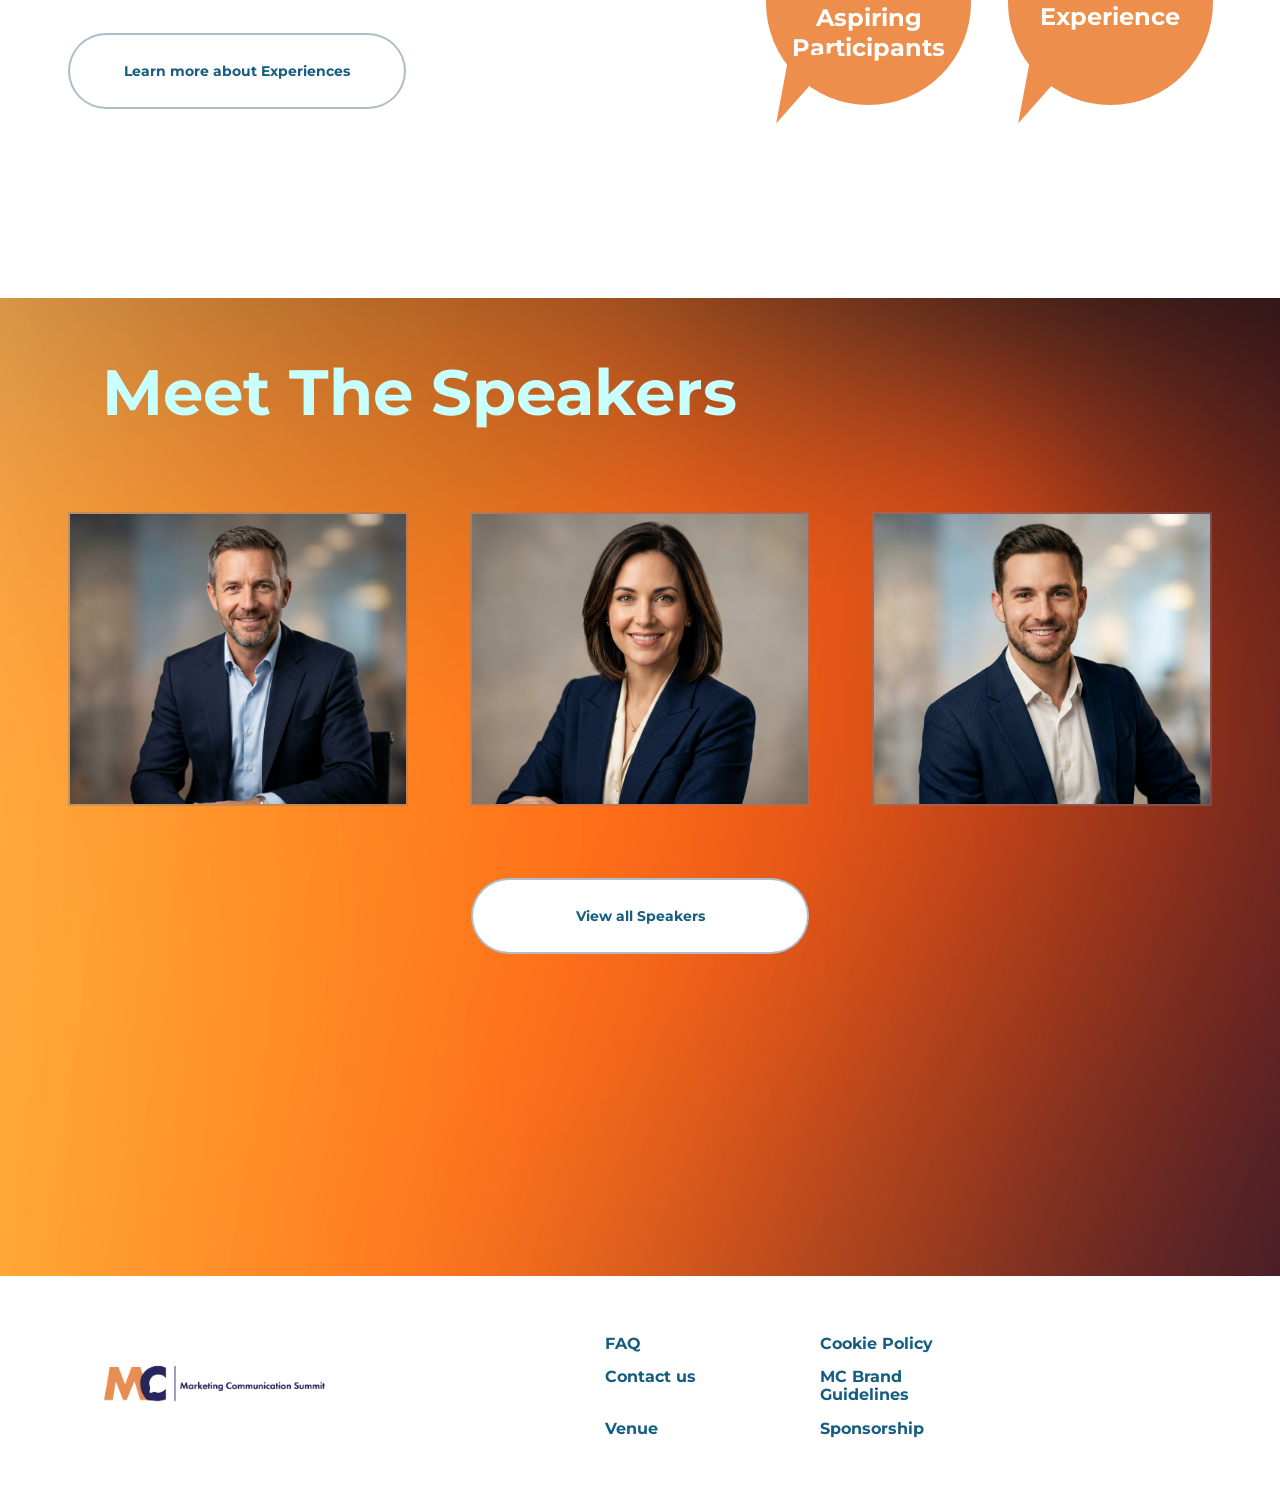
==== commit e36f550e: "Add files via upload Update speakers page and gradient animation" ====
--- a/index.html
+++ b/index.html
@@ -7,8 +7,8 @@
   <link rel="preconnect" href="https://fonts.googleapis.com">
   <link rel="preconnect" href="https://fonts.gstatic.com" crossorigin>
   <link href="https://fonts.googleapis.com/css2?family=Montserrat:wght@500;600;700;800;900&display=swap" rel="stylesheet">
-  <link rel="stylesheet" href="Style.css?v=vip-panel-1" />
-  <script src="Script.js?v=vip-panel-1" defer></script>
+  <link rel="stylesheet" href="Style.css?v=speaker-modal-3" />
+  <script src="Script.js?v=speaker-modal-3" defer></script>
 </head>
 <body>
   <header class="navbar">
@@ -27,7 +27,7 @@
       <ul class="nav-links">
         <li><a href="#about">About us</a></li>
         <li><a href="#agenda">Agenda</a></li>
-        <li><a href="#speakers">Speakers</a></li>
+        <li><a href="speakers.html">Speakers</a></li>
         <li class="nav-item nav-experience">
           <a href="#experience-menu" class="experience-menu-toggle" aria-haspopup="true" aria-expanded="false">Experiences</a>
           <ul class="experience-dropdown" id="experience-menu">
@@ -37,17 +37,17 @@
           </ul>
         </li>
       </ul>
-      <a href="register.html" class="ticket-btn menu-ticket-btn">Get Tickets</a>
+      <a href="./register.html" class="ticket-btn menu-ticket-btn">Get Tickets</a>
     </nav>
 
-    <a href="register.html" class="ticket-btn">Get Tickets</a>
+    <a href="./register.html" class="ticket-btn">Get Tickets</a>
   </header>
 
   <main>
     <section class="hero-section gradient-panel" id="tickets">
       <div class="hero-content">
         <img src="Assets/hero.png" alt="Audience watching a keynote at MC Summit 2026" class="hero-image">
-        <a class="register-btn" href="register.html">Register Now</a>
+        <a class="register-btn" href="./register.html">Register Now</a>
 
         <div class="countdown" aria-label="Countdown to MC Summit 2026" data-event-date="2026-10-27T09:00:00-07:00">
           <div class="countdown-item" data-unit="days"><strong data-value>357</strong> days</div>
@@ -93,7 +93,7 @@
         <h2 class="speaker-title">Meet The Speakers</h2>
 
         <div class="speaker-grid">
-          <article class="speaker-card">
+          <article class="speaker-card" tabindex="0">
             <img src="Assets/speaker-1.png" alt="Mike Delgado">
             <div class="speaker-overlay">
               <h3>Mike Delgado</h3>
@@ -101,7 +101,7 @@
             </div>
           </article>
 
-          <article class="speaker-card">
+          <article class="speaker-card" tabindex="0">
             <img src="Assets/ speaker-2.png" alt="Sofia Mitchell">
             <div class="speaker-overlay">
               <h3>Sofia Mitchell</h3>
@@ -109,7 +109,7 @@
             </div>
           </article>
 
-          <article class="speaker-card">
+          <article class="speaker-card" tabindex="0">
             <img src="Assets/ speaker-3.png" alt="David Johnson">
             <div class="speaker-overlay">
               <h3>David Johnson</h3>
@@ -118,7 +118,7 @@
           </article>
         </div>
 
-        <a class="outline-btn center-btn" href="#speakers">View all Speakers</a>
+        <a class="outline-btn center-btn" href="speakers.html">View all Speakers</a>
       </div>
     </section>
   </main>
--- a/Style.css
+++ b/Style.css
@@ -165,13 +165,14 @@
   z-index: -2;
   content: "";
   background-image: url("Assets/gradient-bg.png");
-  background-size: 128% 128%;
+  background-size: cover;
   background-position: 50% 50%;
   filter: blur(34px) saturate(1.24) contrast(1.08);
   opacity: 0.98;
   transform: scale(1.28);
-  animation: gradient-float 6.5s cubic-bezier(0.45, 0, 0.2, 1) infinite alternate;
-  will-change: transform, background-position, filter;
+  animation: gradient-float 14s ease-in-out infinite alternate;
+  backface-visibility: hidden;
+  will-change: transform;
 }
 
 .gradient-panel::after {
@@ -188,41 +189,32 @@
   mix-blend-mode: multiply;
   opacity: 0.78;
   transform: scale(1.25) rotate(0.001deg);
-  animation: gradient-morph 5.25s cubic-bezier(0.4, 0, 0.2, 1) infinite alternate-reverse;
-  will-change: transform, background-position, opacity;
+  animation: gradient-morph 18s ease-in-out infinite alternate-reverse;
+  backface-visibility: hidden;
+  will-change: transform;
 }
 
 @keyframes gradient-float {
   0% {
-    background-position: 0% 38%;
-    filter: blur(32px) saturate(1.2) contrast(1.04);
-    transform: scale(1.28) translate3d(-7%, -4%, 0) rotate(-4deg);
+    transform: translate3d(-3%, -2%, 0) scale(1.3) rotate(-2deg);
   }
 
   50% {
-    background-position: 64% 66%;
-    filter: blur(42px) saturate(1.36) contrast(1.12);
-    transform: scale(1.42) translate3d(4%, 5%, 0) rotate(2.5deg);
+    transform: translate3d(2%, 2.5%, 0) scale(1.35) rotate(1.5deg);
   }
 
   100% {
-    background-position: 100% 34%;
-    filter: blur(36px) saturate(1.28) contrast(1.08);
-    transform: scale(1.34) translate3d(7%, -5%, 0) rotate(5deg);
+    transform: translate3d(3%, -2.5%, 0) scale(1.32) rotate(2deg);
   }
 }
 
 @keyframes gradient-morph {
   0% {
-    background-position: 0% 72%, 100% 38%;
-    opacity: 0.62;
-    transform: scale(1.26) translate3d(7%, -6%, 0) rotate(7deg);
+    transform: translate3d(3%, -2%, 0) scale(1.26) rotate(3deg);
   }
 
   100% {
-    background-position: 100% 24%, 0% 78%;
-    opacity: 0.86;
-    transform: scale(1.44) translate3d(-7%, 7%, 0) rotate(-6deg);
+    transform: translate3d(-3%, 3%, 0) scale(1.33) rotate(-3deg);
   }
 }
 
@@ -443,11 +435,14 @@
   border: 2px solid rgba(6, 21, 69, 0.22);
   overflow: hidden;
   background: rgba(255, 255, 255, 0.24);
+  cursor: pointer;
   transition: transform 240ms ease;
 }
 
-.speaker-card:hover {
+.speaker-card:hover,
+.speaker-card:focus {
   transform: translateY(-10px);
+  outline: none;
 }
 
 .speaker-card img {
@@ -493,6 +488,102 @@
   width: 338px;
   margin: 72px auto 0;
   display: flex;
+}
+
+.all-speakers-section {
+  min-height: 1000px;
+  padding: 160px 0 92px;
+}
+
+.all-speakers-grid {
+  position: relative;
+  z-index: 1;
+  width: min(1580px, calc(100% - 150px));
+  margin: 0 auto;
+  display: grid;
+  grid-template-columns: repeat(3, minmax(0, 1fr));
+  gap: 138px 62px;
+}
+
+.all-speakers-grid .speaker-card {
+  background: rgba(255, 255, 255, 0.18);
+}
+
+.all-speakers-grid .speaker-card img {
+  aspect-ratio: 496 / 552;
+  object-fit: cover;
+}
+
+.speaker-modal {
+  position: fixed;
+  inset: 0;
+  z-index: 30;
+  display: block;
+  padding: 40px;
+  background: transparent;
+  opacity: 0;
+  pointer-events: none;
+  transition: opacity 220ms ease;
+}
+
+.speaker-modal.is-open {
+  opacity: 1;
+  pointer-events: auto;
+}
+
+.speaker-modal-card {
+  position: absolute;
+  top: var(--speaker-modal-top, 50%);
+  left: var(--speaker-modal-left, 50%);
+  width: min(620px, 92vw);
+  padding: 42px 38px 44px;
+  color: var(--blue);
+  background: rgba(255, 255, 255, 0.94);
+  border: 1px solid rgba(6, 21, 69, 0.24);
+  box-shadow: 0 24px 70px rgba(6, 21, 69, 0.2);
+  transform: translate(-50%, 18px) scale(0.98);
+  transition: transform 220ms ease;
+}
+
+.speaker-modal.is-open .speaker-modal-card {
+  transform: translate(-50%, 0) scale(1);
+}
+
+.speaker-modal-card h2 {
+  margin: 0 0 6px;
+  font-size: clamp(26px, 2.1vw, 36px);
+  line-height: 1.1;
+}
+
+.speaker-modal-card h3 {
+  margin: 0 0 34px;
+  font-size: clamp(18px, 1.4vw, 25px);
+  line-height: 1.18;
+  font-weight: 600;
+}
+
+.speaker-modal-card p {
+  margin: 0;
+  font-size: clamp(14px, 1vw, 17px);
+  line-height: 1.5;
+  font-weight: 500;
+}
+
+.speaker-modal-close {
+  position: absolute;
+  top: 12px;
+  right: 14px;
+  width: 36px;
+  height: 36px;
+  display: inline-flex;
+  align-items: center;
+  justify-content: center;
+  color: var(--blue);
+  background: transparent;
+  border: 0;
+  font-size: 28px;
+  line-height: 1;
+  cursor: pointer;
 }
 
 .footer {
@@ -1643,6 +1734,30 @@
     margin: 12px auto 0;
   }
 
+  .all-speakers-section {
+    padding: 72px 0 64px;
+  }
+
+  .all-speakers-grid {
+    width: min(100% - 44px, 640px);
+    grid-template-columns: 1fr;
+    gap: 34px;
+  }
+
+  .all-speakers-grid .speaker-card img {
+    aspect-ratio: 4 / 3;
+  }
+
+  .speaker-modal {
+    padding: 130px 22px 32px;
+  }
+
+  .speaker-modal-card {
+    top: 130px;
+    left: 50%;
+    padding: 34px 26px 34px;
+  }
+
   .vip-hero {
     height: 420px;
     min-height: 420px;
